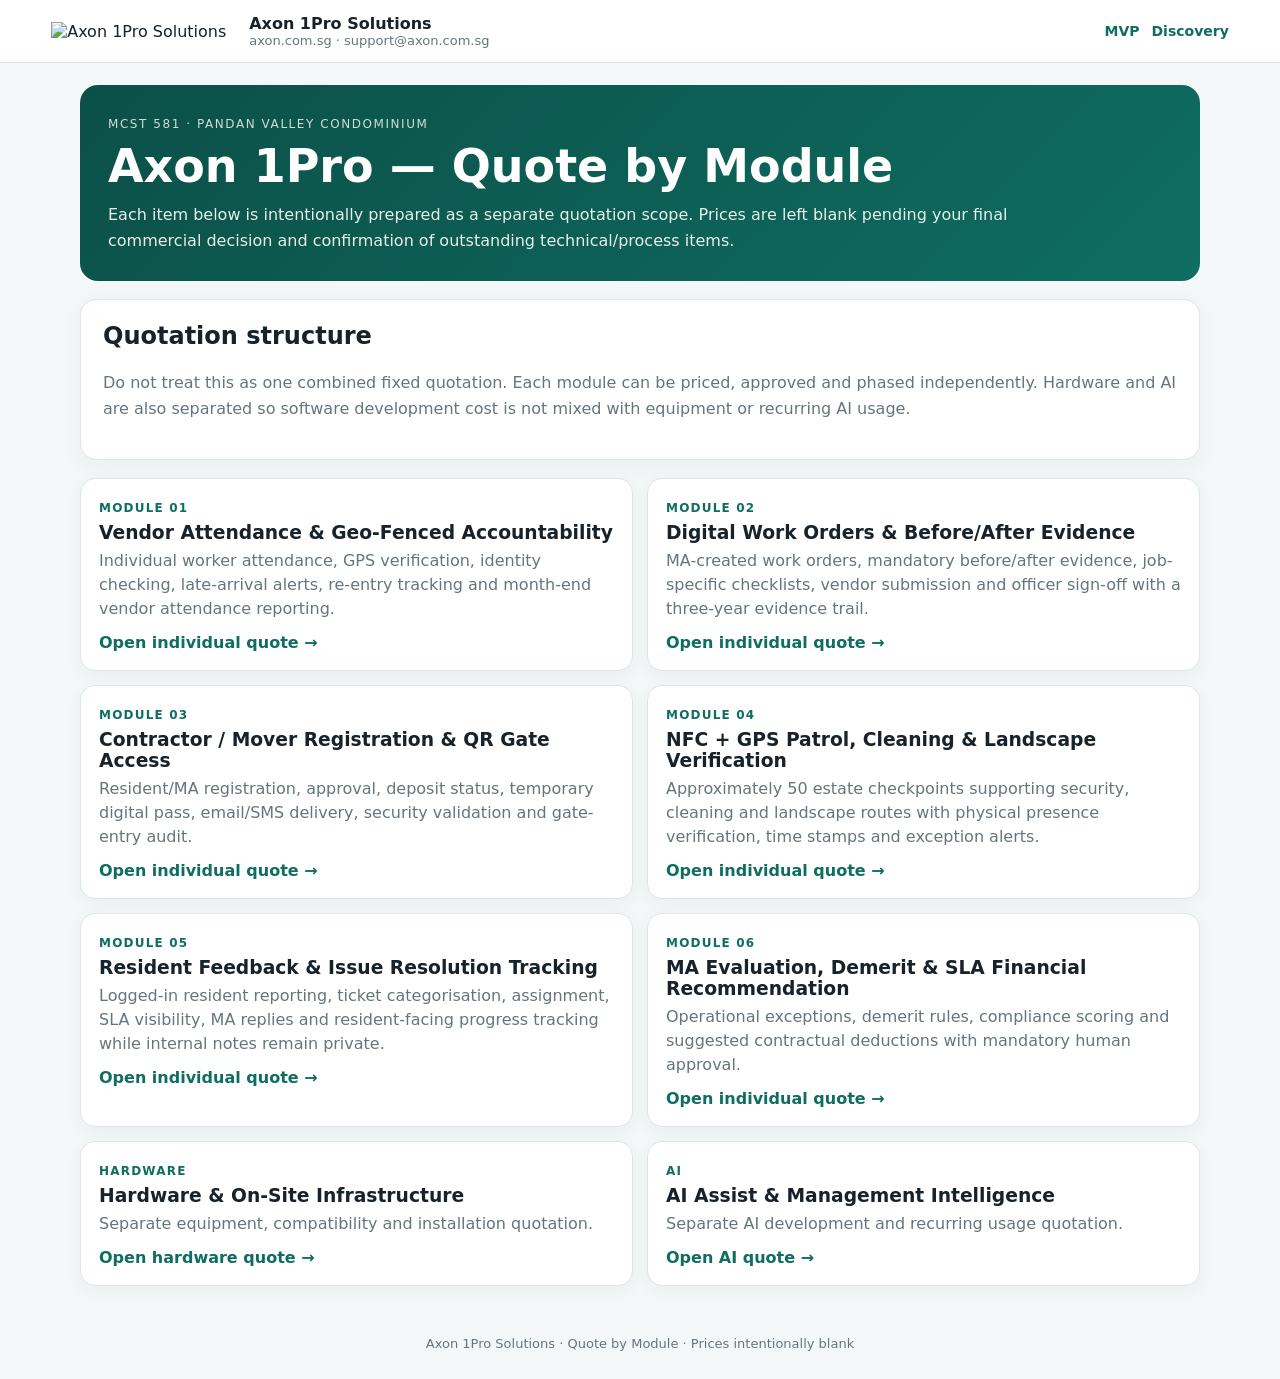
==== quotes/index.html @ f35de7d2 "Add Axon 1Pro quote-by-module index" ====
<!doctype html><html lang="en"><head><meta charset="utf-8"><meta name="viewport" content="width=device-width,initial-scale=1"><title>Axon 1Pro - Pandan Valley Module Quotations</title><link rel="stylesheet" href="quote.css"></head><body>
<header class="top"><img src="https://1prohost.com/assets/axon-1pro-logos-B9lV4mEm.png" alt="Axon 1Pro Solutions"><div class="meta"><b>Axon 1Pro Solutions</b><span>axon.com.sg · support@axon.com.sg</span></div><nav><a href="../index.html">MVP</a><a href="../discovery.html">Discovery</a></nav></header>
<main class="wrap"><section class="hero"><span class="kicker">MCST 581 · Pandan Valley Condominium</span><h1>Axon 1Pro — Quote by Module</h1><p>Each item below is intentionally prepared as a separate quotation scope. Prices are left blank pending your final commercial decision and confirmation of outstanding technical/process items.</p></section>
<section class="card"><h2>Quotation structure</h2><p class="muted">Do not treat this as one combined fixed quotation. Each module can be priced, approved and phased independently. Hardware and AI are also separated so software development cost is not mixed with equipment or recurring AI usage.</p></section>
<section class="quote-grid">
<a class="quote-card" href="module-1-vendor-attendance.html"><span class="num">MODULE 01</span><h3>Vendor Attendance & Geo-Fenced Accountability</h3><p>Individual worker attendance, GPS verification, identity checking, late-arrival alerts, re-entry tracking and month-end vendor attendance reporting.</p><span class="open">Open individual quote →</span></a><a class="quote-card" href="module-2-work-reporting.html"><span class="num">MODULE 02</span><h3>Digital Work Orders & Before/After Evidence</h3><p>MA-created work orders, mandatory before/after evidence, job-specific checklists, vendor submission and officer sign-off with a three-year evidence trail.</p><span class="open">Open individual quote →</span></a><a class="quote-card" href="module-3-contractor-access.html"><span class="num">MODULE 03</span><h3>Contractor / Mover Registration & QR Gate Access</h3><p>Resident/MA registration, approval, deposit status, temporary digital pass, email/SMS delivery, security validation and gate-entry audit.</p><span class="open">Open individual quote →</span></a><a class="quote-card" href="module-4-nfc-patrol.html"><span class="num">MODULE 04</span><h3>NFC + GPS Patrol, Cleaning & Landscape Verification</h3><p>Approximately 50 estate checkpoints supporting security, cleaning and landscape routes with physical presence verification, time stamps and exception alerts.</p><span class="open">Open individual quote →</span></a><a class="quote-card" href="module-5-resident-feedback.html"><span class="num">MODULE 05</span><h3>Resident Feedback & Issue Resolution Tracking</h3><p>Logged-in resident reporting, ticket categorisation, assignment, SLA visibility, MA replies and resident-facing progress tracking while internal notes remain private.</p><span class="open">Open individual quote →</span></a><a class="quote-card" href="module-6-sla-evaluation.html"><span class="num">MODULE 06</span><h3>MA Evaluation, Demerit & SLA Financial Recommendation</h3><p>Operational exceptions, demerit rules, compliance scoring and suggested contractual deductions with mandatory human approval.</p><span class="open">Open individual quote →</span></a>
<a class="quote-card" href="hardware.html"><span class="num">HARDWARE</span><h3>Hardware & On-Site Infrastructure</h3><p>Separate equipment, compatibility and installation quotation.</p><span class="open">Open hardware quote →</span></a>
<a class="quote-card" href="ai.html"><span class="num">AI</span><h3>AI Assist & Management Intelligence</h3><p>Separate AI development and recurring usage quotation.</p><span class="open">Open AI quote →</span></a>
</section></main><footer class="footer">Axon 1Pro Solutions · Quote by Module · Prices intentionally blank</footer></body></html>
---- quotes/quote.css ----
:root{--brand:#0f6d61;--dark:#0b5048;--ink:#17222a;--muted:#66757d;--bg:#f4f7f8;--line:#dce5e7;--gold:#d99a26;--purple:#6555a5}*{box-sizing:border-box}body{margin:0;font-family:Inter,system-ui,Segoe UI,Arial,sans-serif;background:var(--bg);color:var(--ink)}a{color:var(--brand)}.top{background:#fff;border-bottom:1px solid var(--line);padding:14px 4vw;display:flex;align-items:center;gap:18px;position:sticky;top:0;z-index:20}.top img{width:180px;max-height:64px;object-fit:contain}.top .meta{display:flex;flex-direction:column}.top .meta span{font-size:13px;color:var(--muted)}.top nav{margin-left:auto;display:flex;gap:12px}.top nav a{text-decoration:none;font-weight:700;font-size:14px}.wrap{width:min(1120px,94vw);margin:22px auto}.hero{padding:28px;border-radius:18px;background:linear-gradient(135deg,var(--dark),var(--brand));color:#fff}.hero .kicker{font-size:12px;letter-spacing:.13em;text-transform:uppercase;opacity:.8}.hero h1{margin:7px 0 9px;font-size:clamp(30px,4vw,46px)}.hero p{margin:0;max-width:900px;line-height:1.6;opacity:.9}.card{background:#fff;border:1px solid var(--line);border-radius:16px;padding:22px;margin:18px 0;box-shadow:0 6px 24px #15332d0b}.summary-grid{display:grid;grid-template-columns:2fr 1fr;gap:16px}.pricebox{background:#f8fbfb;border:2px dashed #9abdb7;border-radius:14px;padding:18px;text-align:center}.pricebox span{display:block;color:var(--muted);font-size:13px}.pricebox strong{display:block;font-size:30px;margin:10px 0;color:var(--brand)}h2{margin-top:0}h3{margin-bottom:6px}.muted{color:var(--muted);line-height:1.6}.scope{display:grid;grid-template-columns:1fr 1fr;gap:12px}.scope div{background:#f7f9fa;border-radius:12px;padding:14px}.scope b,.scope span{display:block}.scope span{margin-top:5px;color:var(--muted);font-size:13px;line-height:1.5}.diagram{overflow-x:auto}.flow{display:flex;align-items:center;justify-content:center;gap:8px;min-width:850px;padding:18px 0}.node{width:138px;min-height:88px;background:#f5faf9;border:2px solid #bad8d2;border-radius:14px;padding:12px;display:flex;flex-direction:column;justify-content:center;text-align:center}.node b{color:var(--brand)}.node small{margin-top:5px;color:var(--muted);line-height:1.35}.arrow{font-size:28px;color:#83aaa3}.note{padding:14px;border-radius:11px;background:#fff7e7;border-left:4px solid var(--gold);line-height:1.55}.ai{padding:14px;border-radius:11px;background:#f3f0ff;border-left:4px solid var(--purple);line-height:1.55}.twocol{display:grid;grid-template-columns:1fr 1fr;gap:16px}.list{margin:0;padding-left:20px;line-height:1.7;color:#42525a}.assumptions{font-size:13px;color:var(--muted);line-height:1.6}.footer{text-align:center;padding:28px;color:var(--muted);font-size:13px}.quote-grid{display:grid;grid-template-columns:repeat(2,1fr);gap:14px}.quote-card{background:#fff;border:1px solid var(--line);border-radius:15px;padding:18px;text-decoration:none;color:var(--ink);box-shadow:0 5px 18px #15332d0b}.quote-card:hover{border-color:#9cc6be;transform:translateY(-1px)}.quote-card .num{font-size:12px;color:var(--brand);font-weight:900;letter-spacing:.1em}.quote-card h3{margin:6px 0}.quote-card p{margin:0;color:var(--muted);line-height:1.5}.quote-card .open{display:inline-block;margin-top:12px;font-weight:800;color:var(--brand)}.status{display:inline-block;border-radius:999px;padding:6px 9px;font-size:12px;background:#e8f4f1;color:var(--brand)}@media(max-width:800px){.summary-grid,.scope,.twocol,.quote-grid{grid-template-columns:1fr}.top .meta{display:none}.top img{width:140px}.top nav{gap:8px}.top nav a{font-size:12px}}@media print{body{background:#fff}.top nav{display:none}.top{position:static}.card{box-shadow:none}.hero{border-radius:0}.pricebox{break-inside:avoid}}
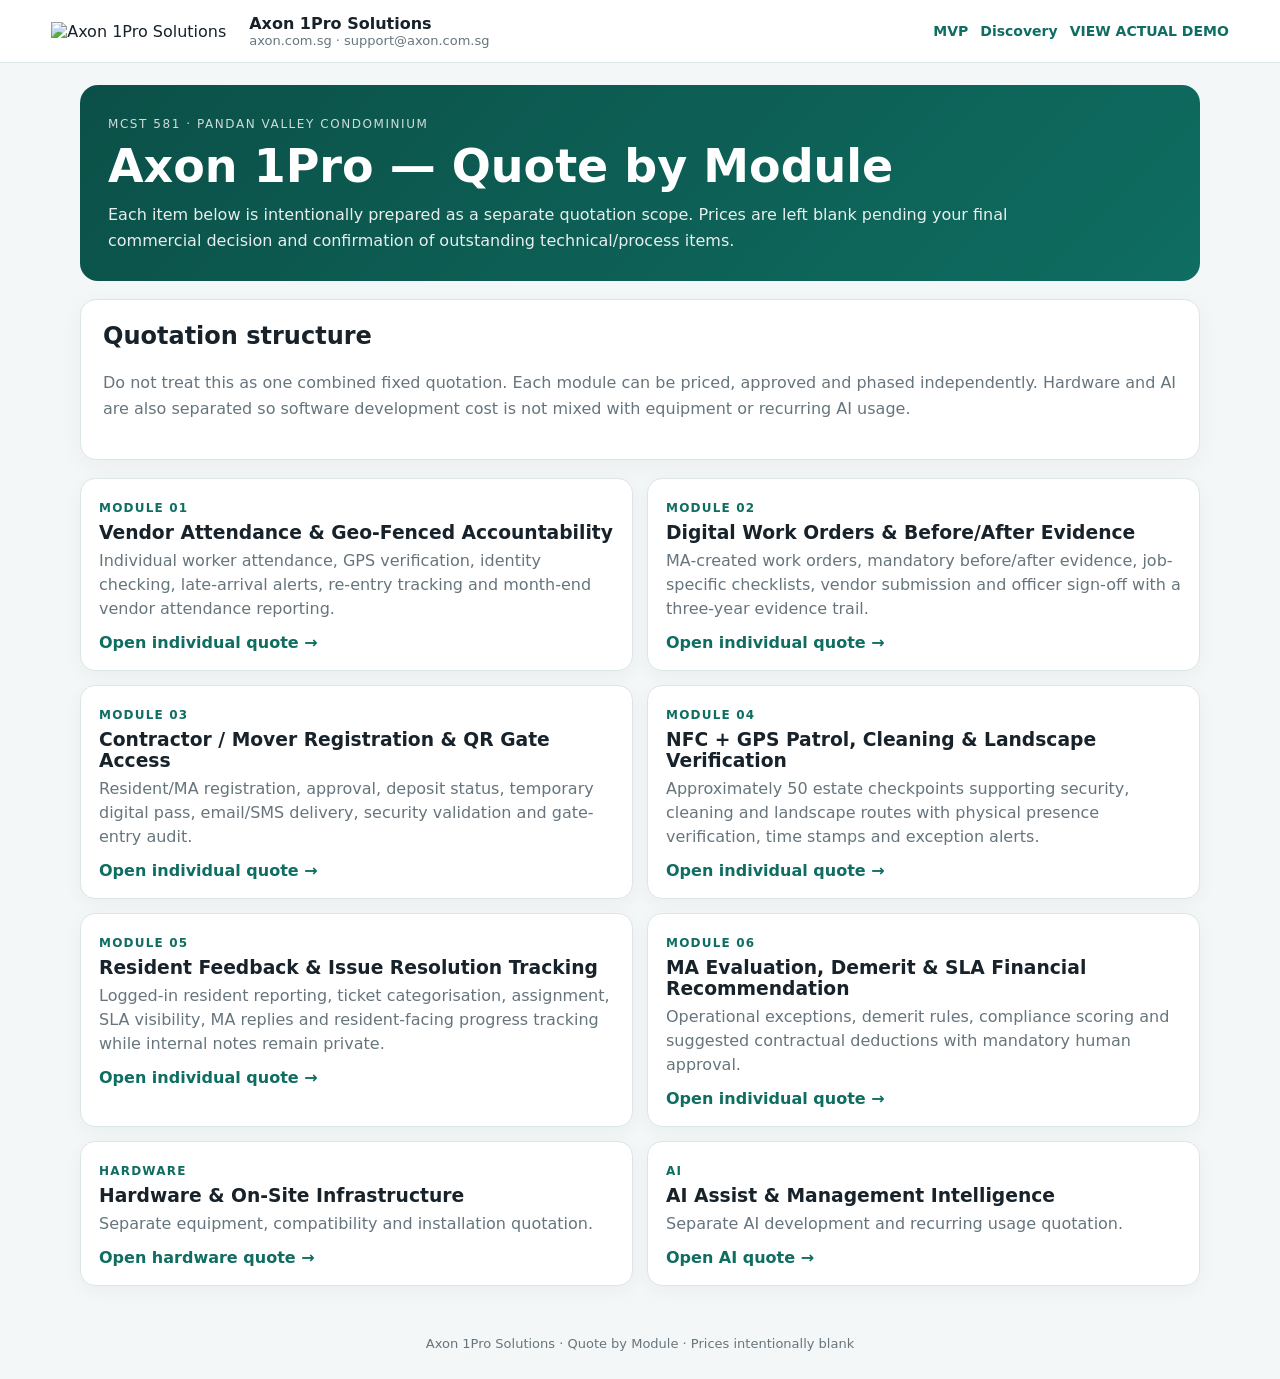
==== commit 30af220e: "Link module quotations to live SEMS demo" ====
--- a/quotes/index.html
+++ b/quotes/index.html
@@ -1,5 +1,5 @@
 <!doctype html><html lang="en"><head><meta charset="utf-8"><meta name="viewport" content="width=device-width,initial-scale=1"><title>Axon 1Pro - Pandan Valley Module Quotations</title><link rel="stylesheet" href="quote.css"></head><body>
-<header class="top"><img src="https://1prohost.com/assets/axon-1pro-logos-B9lV4mEm.png" alt="Axon 1Pro Solutions"><div class="meta"><b>Axon 1Pro Solutions</b><span>axon.com.sg · support@axon.com.sg</span></div><nav><a href="../index.html">MVP</a><a href="../discovery.html">Discovery</a></nav></header>
+<header class="top"><img src="https://1prohost.com/assets/axon-1pro-logos-B9lV4mEm.png" alt="Axon 1Pro Solutions"><div class="meta"><b>Axon 1Pro Solutions</b><span>axon.com.sg · support@axon.com.sg</span></div><nav><a href="../index.html">MVP</a><a href="../discovery.html">Discovery</a><a href="http://sems.axon.com.sg/" target="_blank" rel="noopener">VIEW ACTUAL DEMO</a></nav></header>
 <main class="wrap"><section class="hero"><span class="kicker">MCST 581 · Pandan Valley Condominium</span><h1>Axon 1Pro — Quote by Module</h1><p>Each item below is intentionally prepared as a separate quotation scope. Prices are left blank pending your final commercial decision and confirmation of outstanding technical/process items.</p></section>
 <section class="card"><h2>Quotation structure</h2><p class="muted">Do not treat this as one combined fixed quotation. Each module can be priced, approved and phased independently. Hardware and AI are also separated so software development cost is not mixed with equipment or recurring AI usage.</p></section>
 <section class="quote-grid">
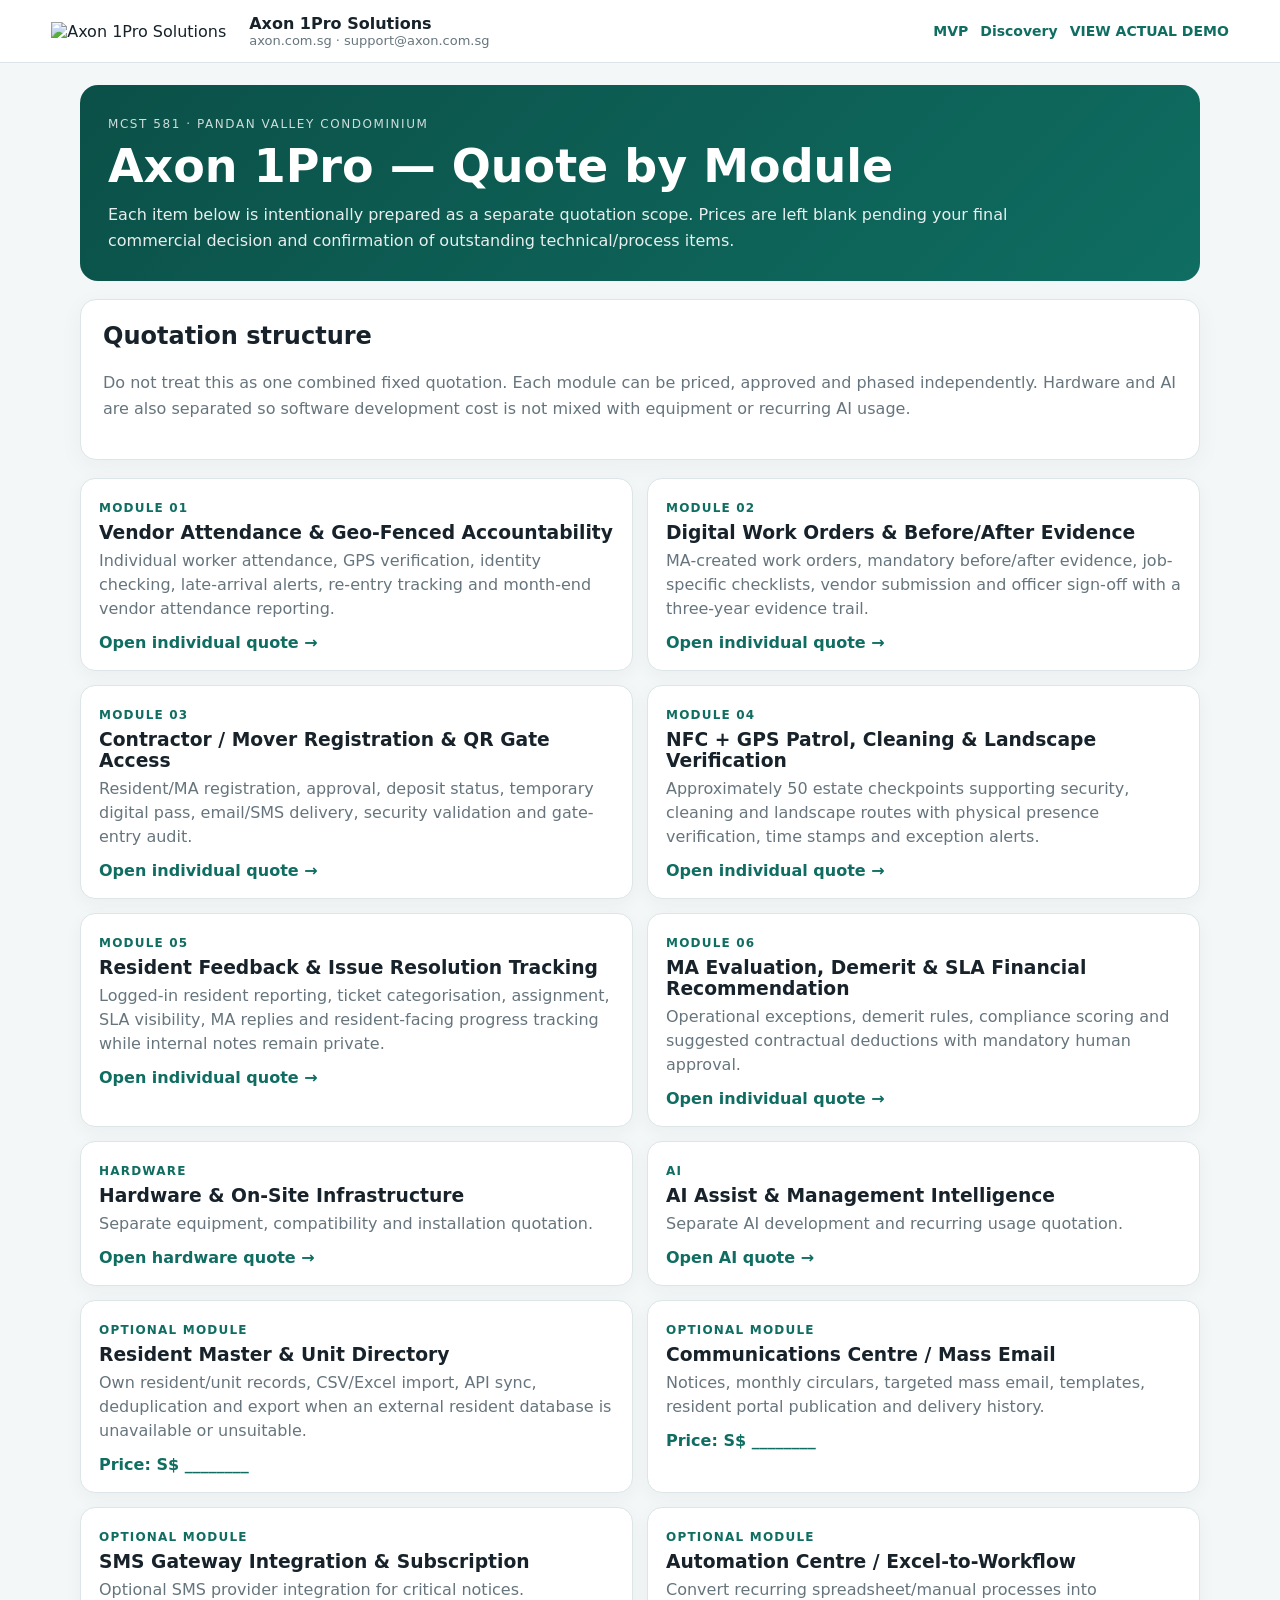
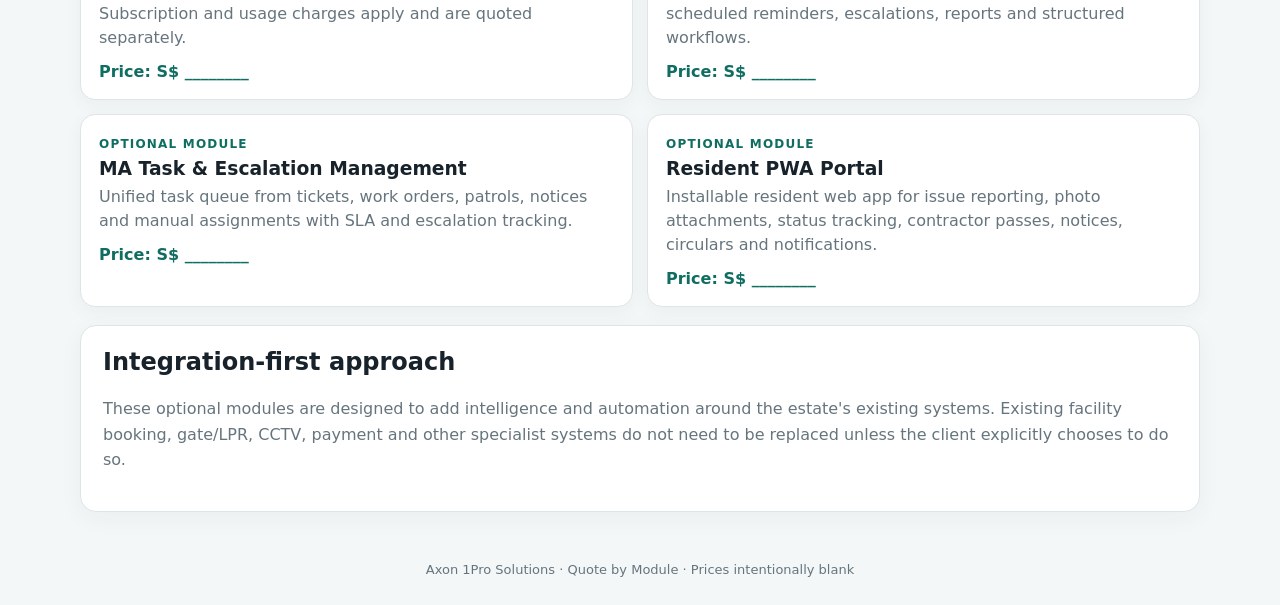
==== commit b54bf43a: "Add optional Resident, Communications, SMS, Automation, Tasks and PWA quote modules" ====
--- a/quotes/index.html
+++ b/quotes/index.html
@@ -6,4 +6,11 @@
 <a class="quote-card" href="module-1-vendor-attendance.html"><span class="num">MODULE 01</span><h3>Vendor Attendance & Geo-Fenced Accountability</h3><p>Individual worker attendance, GPS verification, identity checking, late-arrival alerts, re-entry tracking and month-end vendor attendance reporting.</p><span class="open">Open individual quote →</span></a><a class="quote-card" href="module-2-work-reporting.html"><span class="num">MODULE 02</span><h3>Digital Work Orders & Before/After Evidence</h3><p>MA-created work orders, mandatory before/after evidence, job-specific checklists, vendor submission and officer sign-off with a three-year evidence trail.</p><span class="open">Open individual quote →</span></a><a class="quote-card" href="module-3-contractor-access.html"><span class="num">MODULE 03</span><h3>Contractor / Mover Registration & QR Gate Access</h3><p>Resident/MA registration, approval, deposit status, temporary digital pass, email/SMS delivery, security validation and gate-entry audit.</p><span class="open">Open individual quote →</span></a><a class="quote-card" href="module-4-nfc-patrol.html"><span class="num">MODULE 04</span><h3>NFC + GPS Patrol, Cleaning & Landscape Verification</h3><p>Approximately 50 estate checkpoints supporting security, cleaning and landscape routes with physical presence verification, time stamps and exception alerts.</p><span class="open">Open individual quote →</span></a><a class="quote-card" href="module-5-resident-feedback.html"><span class="num">MODULE 05</span><h3>Resident Feedback & Issue Resolution Tracking</h3><p>Logged-in resident reporting, ticket categorisation, assignment, SLA visibility, MA replies and resident-facing progress tracking while internal notes remain private.</p><span class="open">Open individual quote →</span></a><a class="quote-card" href="module-6-sla-evaluation.html"><span class="num">MODULE 06</span><h3>MA Evaluation, Demerit & SLA Financial Recommendation</h3><p>Operational exceptions, demerit rules, compliance scoring and suggested contractual deductions with mandatory human approval.</p><span class="open">Open individual quote →</span></a>
 <a class="quote-card" href="hardware.html"><span class="num">HARDWARE</span><h3>Hardware & On-Site Infrastructure</h3><p>Separate equipment, compatibility and installation quotation.</p><span class="open">Open hardware quote →</span></a>
 <a class="quote-card" href="ai.html"><span class="num">AI</span><h3>AI Assist & Management Intelligence</h3><p>Separate AI development and recurring usage quotation.</p><span class="open">Open AI quote →</span></a>
-</section></main><footer class="footer">Axon 1Pro Solutions · Quote by Module · Prices intentionally blank</footer></body></html>+<a class="quote-card" href="#"><span class="num">OPTIONAL MODULE</span><h3>Resident Master & Unit Directory</h3><p>Own resident/unit records, CSV/Excel import, API sync, deduplication and export when an external resident database is unavailable or unsuitable.</p><span class="open">Price: S$ ________</span></a>
+<a class="quote-card" href="#"><span class="num">OPTIONAL MODULE</span><h3>Communications Centre / Mass Email</h3><p>Notices, monthly circulars, targeted mass email, templates, resident portal publication and delivery history.</p><span class="open">Price: S$ ________</span></a>
+<a class="quote-card" href="#"><span class="num">OPTIONAL MODULE</span><h3>SMS Gateway Integration & Subscription</h3><p>Optional SMS provider integration for critical notices. Subscription and usage charges apply and are quoted separately.</p><span class="open">Price: S$ ________</span></a>
+<a class="quote-card" href="#"><span class="num">OPTIONAL MODULE</span><h3>Automation Centre / Excel-to-Workflow</h3><p>Convert recurring spreadsheet/manual processes into scheduled reminders, escalations, reports and structured workflows.</p><span class="open">Price: S$ ________</span></a>
+<a class="quote-card" href="#"><span class="num">OPTIONAL MODULE</span><h3>MA Task & Escalation Management</h3><p>Unified task queue from tickets, work orders, patrols, notices and manual assignments with SLA and escalation tracking.</p><span class="open">Price: S$ ________</span></a>
+<a class="quote-card" href="#"><span class="num">OPTIONAL MODULE</span><h3>Resident PWA Portal</h3><p>Installable resident web app for issue reporting, photo attachments, status tracking, contractor passes, notices, circulars and notifications.</p><span class="open">Price: S$ ________</span></a>
+</section>
+<section class="card"><h2>Integration-first approach</h2><p class="muted">These optional modules are designed to add intelligence and automation around the estate's existing systems. Existing facility booking, gate/LPR, CCTV, payment and other specialist systems do not need to be replaced unless the client explicitly chooses to do so.</p></section></main><footer class="footer">Axon 1Pro Solutions · Quote by Module · Prices intentionally blank</footer></body></html>
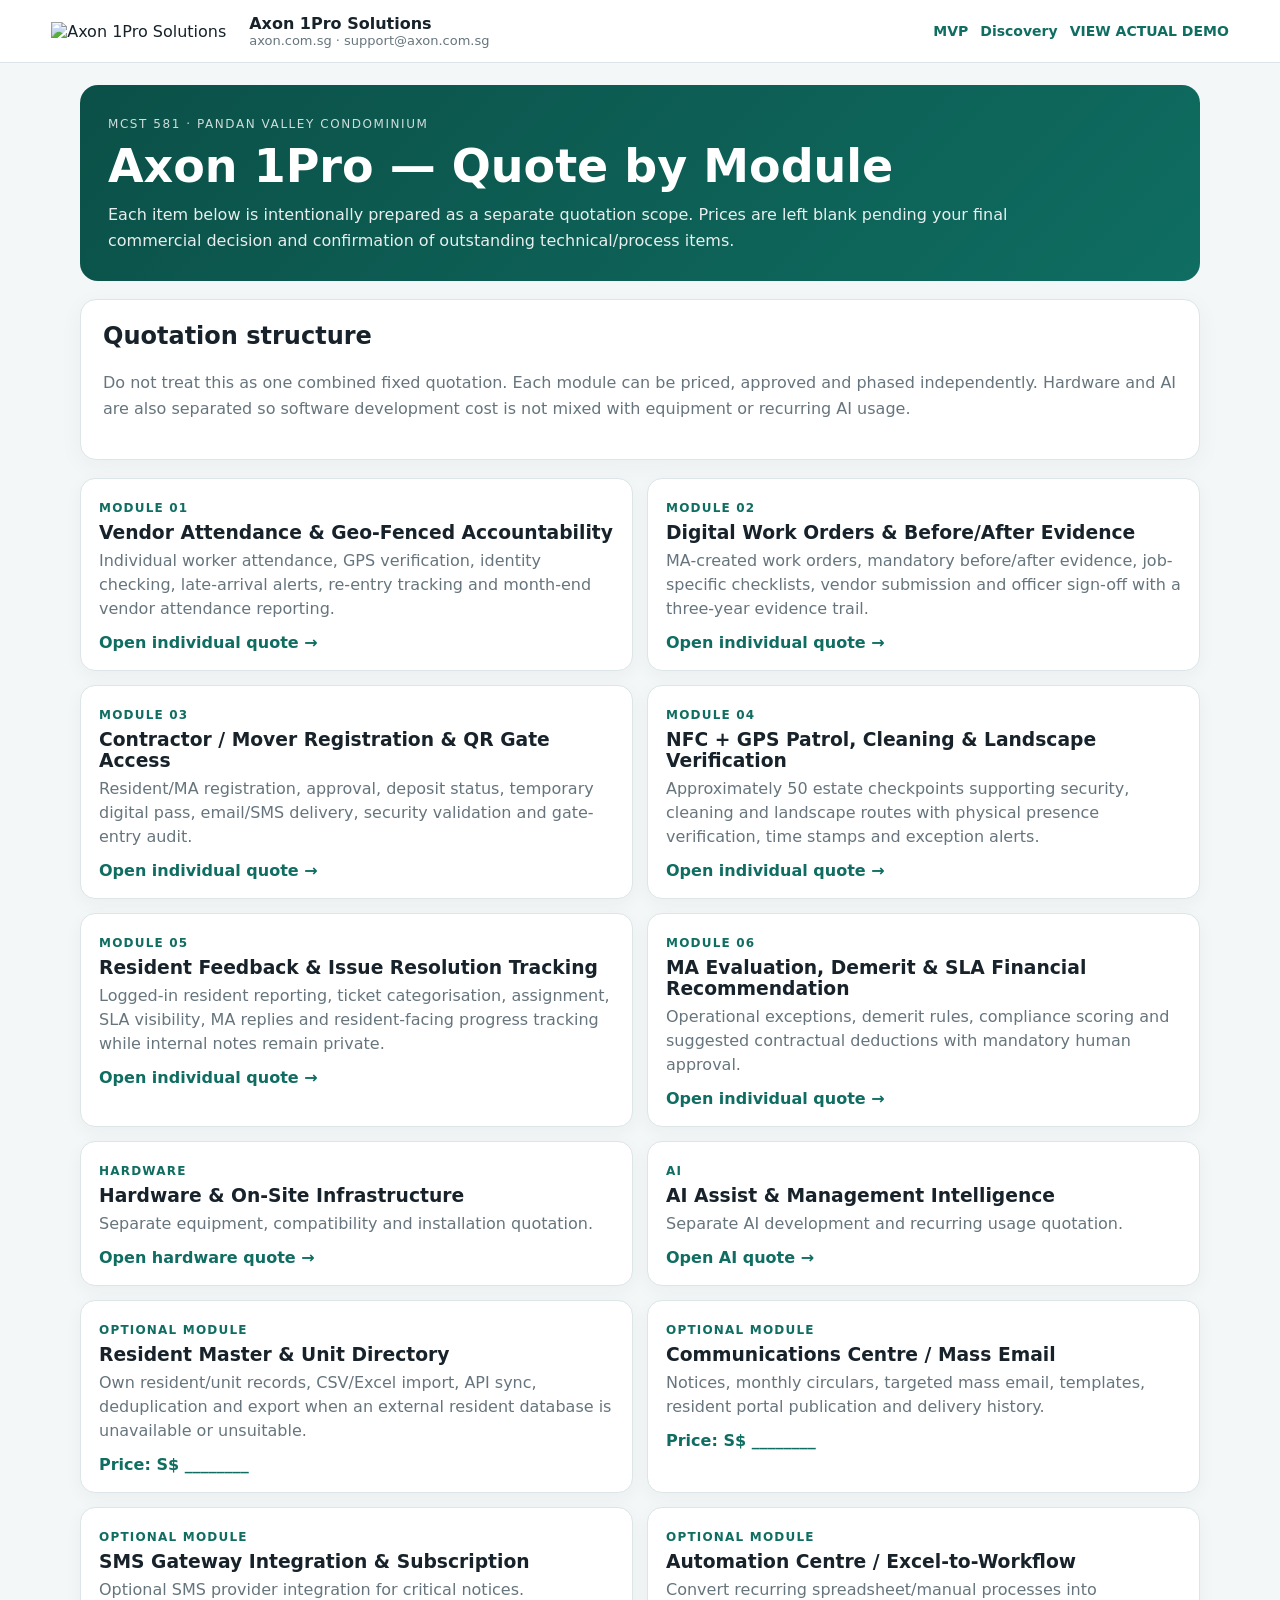
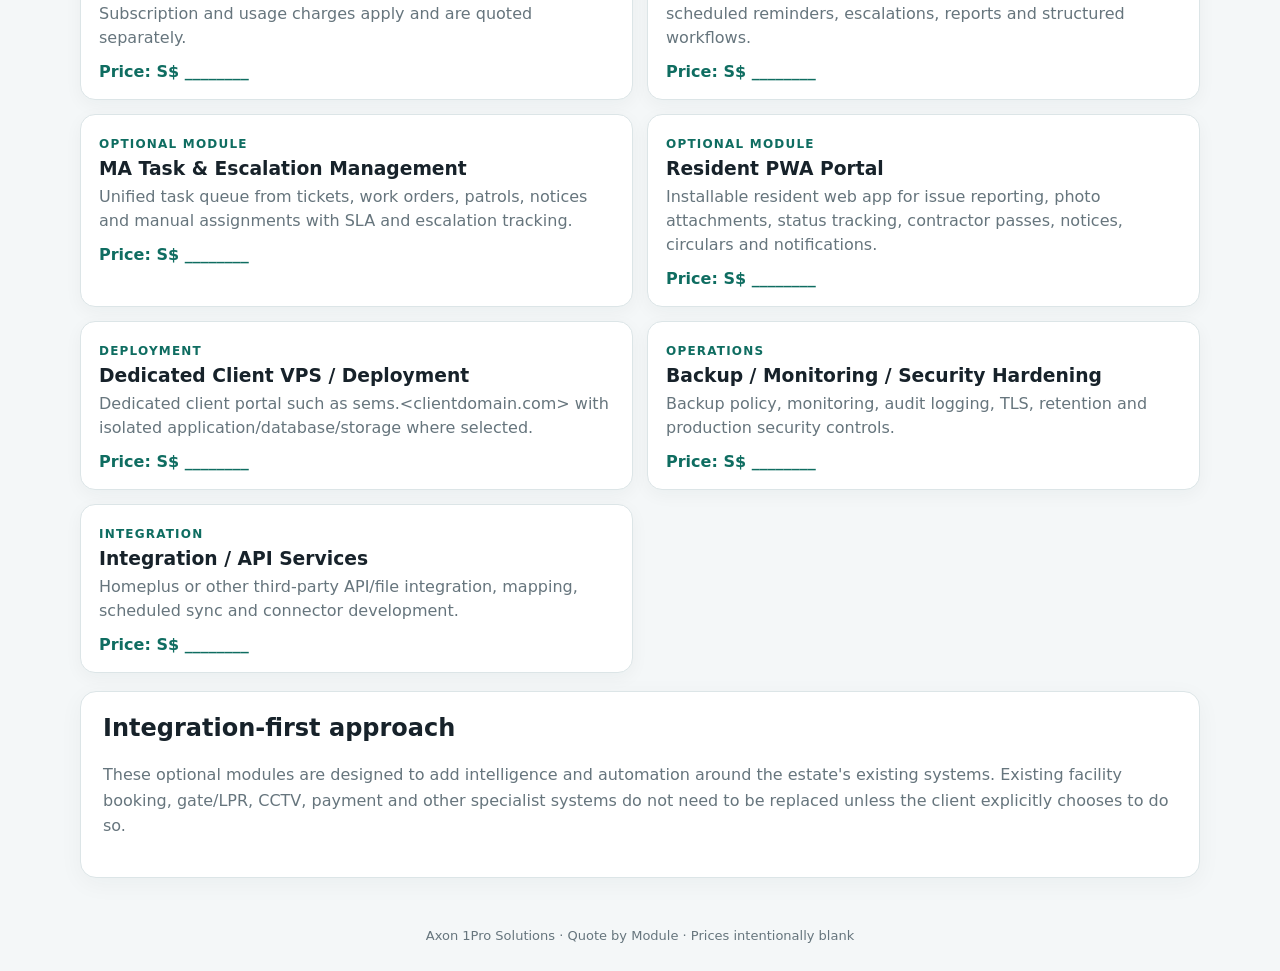
==== commit f7e57651: "Add dedicated VPS, monitoring and integration service quote modules" ====
--- a/quotes/index.html
+++ b/quotes/index.html
@@ -12,5 +12,8 @@
 <a class="quote-card" href="#"><span class="num">OPTIONAL MODULE</span><h3>Automation Centre / Excel-to-Workflow</h3><p>Convert recurring spreadsheet/manual processes into scheduled reminders, escalations, reports and structured workflows.</p><span class="open">Price: S$ ________</span></a>
 <a class="quote-card" href="#"><span class="num">OPTIONAL MODULE</span><h3>MA Task & Escalation Management</h3><p>Unified task queue from tickets, work orders, patrols, notices and manual assignments with SLA and escalation tracking.</p><span class="open">Price: S$ ________</span></a>
 <a class="quote-card" href="#"><span class="num">OPTIONAL MODULE</span><h3>Resident PWA Portal</h3><p>Installable resident web app for issue reporting, photo attachments, status tracking, contractor passes, notices, circulars and notifications.</p><span class="open">Price: S$ ________</span></a>
+<a class="quote-card" href="#"><span class="num">DEPLOYMENT</span><h3>Dedicated Client VPS / Deployment</h3><p>Dedicated client portal such as sems.&lt;clientdomain.com&gt; with isolated application/database/storage where selected.</p><span class="open">Price: S$ ________</span></a>
+<a class="quote-card" href="#"><span class="num">OPERATIONS</span><h3>Backup / Monitoring / Security Hardening</h3><p>Backup policy, monitoring, audit logging, TLS, retention and production security controls.</p><span class="open">Price: S$ ________</span></a>
+<a class="quote-card" href="#"><span class="num">INTEGRATION</span><h3>Integration / API Services</h3><p>Homeplus or other third-party API/file integration, mapping, scheduled sync and connector development.</p><span class="open">Price: S$ ________</span></a>
 </section>
 <section class="card"><h2>Integration-first approach</h2><p class="muted">These optional modules are designed to add intelligence and automation around the estate's existing systems. Existing facility booking, gate/LPR, CCTV, payment and other specialist systems do not need to be replaced unless the client explicitly chooses to do so.</p></section></main><footer class="footer">Axon 1Pro Solutions · Quote by Module · Prices intentionally blank</footer></body></html>
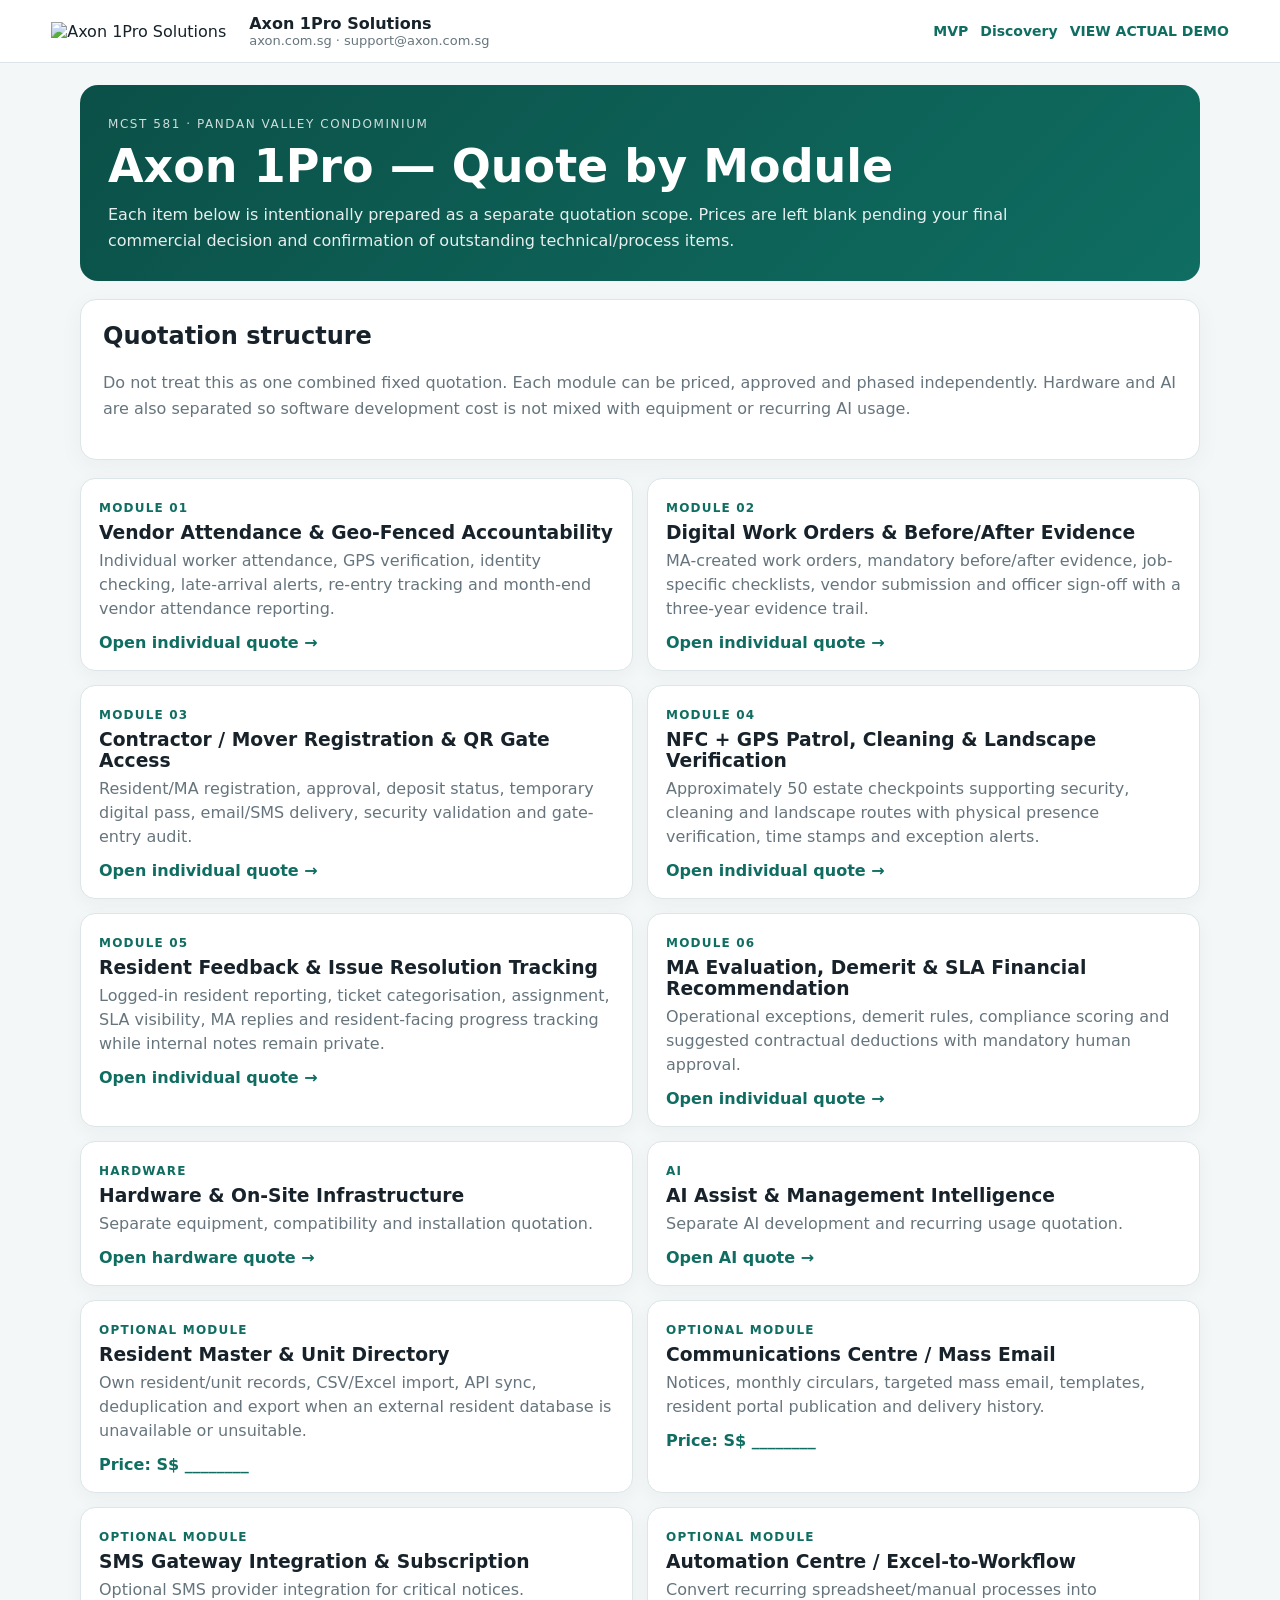
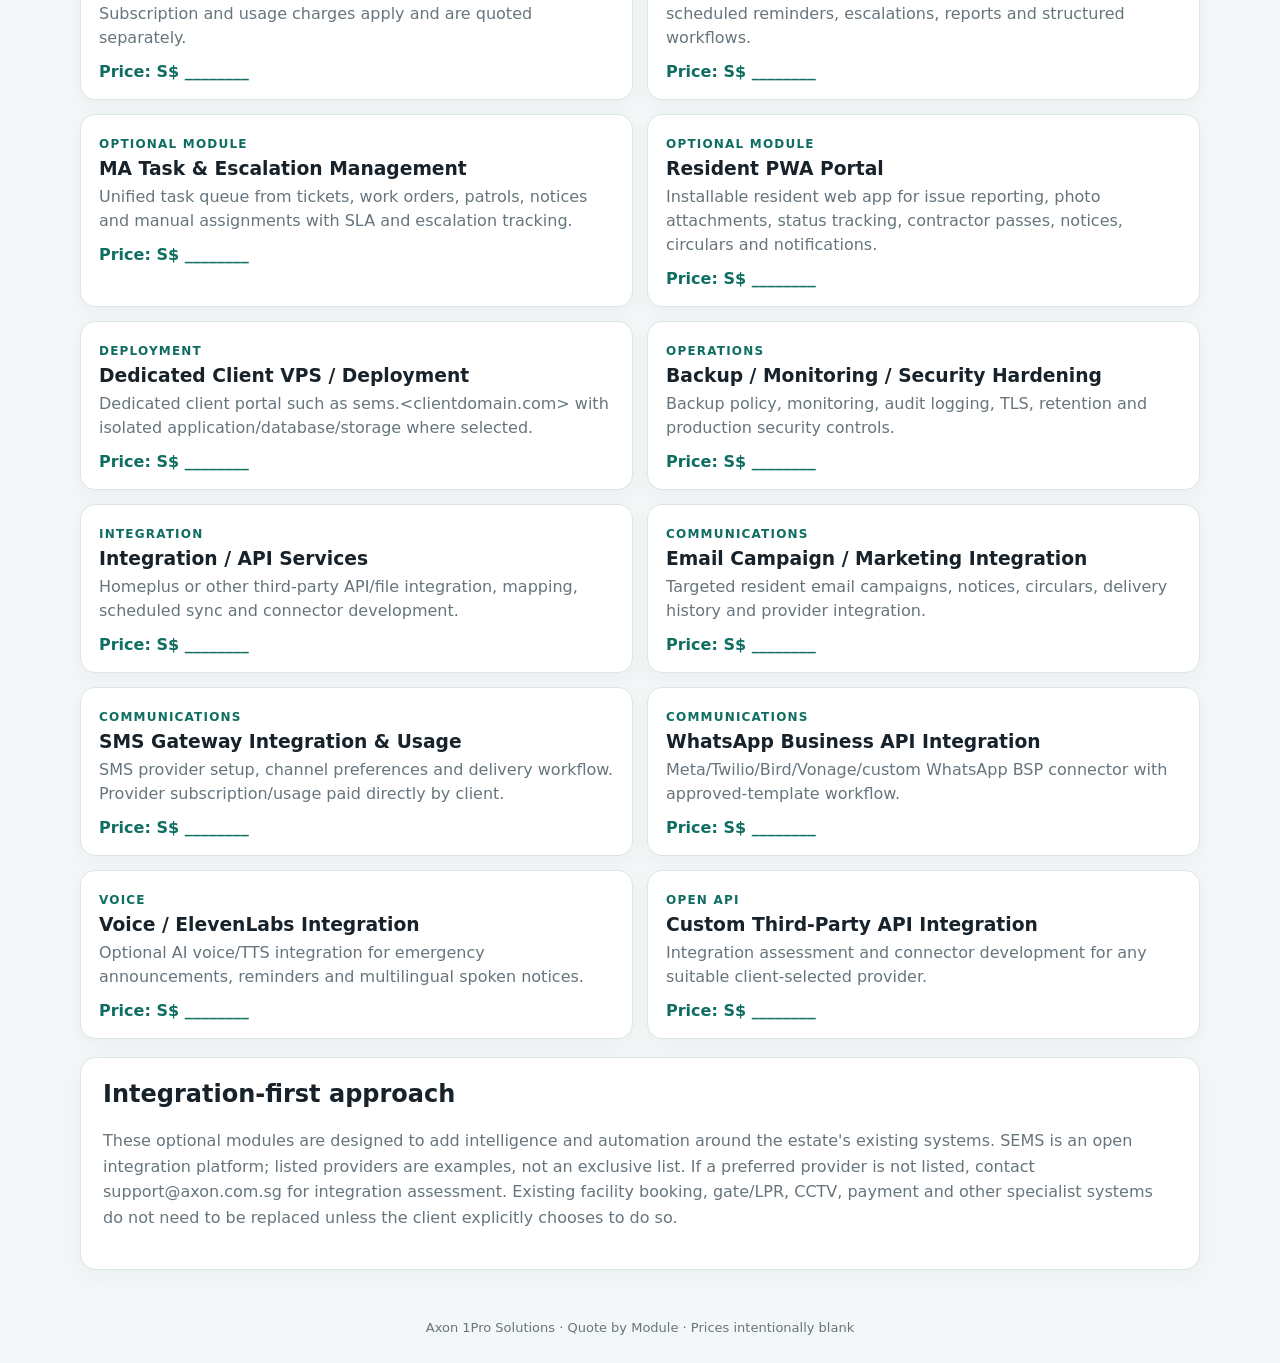
==== commit f0fce81e: "Add communication and open API integration quote modules" ====
--- a/quotes/index.html
+++ b/quotes/index.html
@@ -15,5 +15,10 @@
 <a class="quote-card" href="#"><span class="num">DEPLOYMENT</span><h3>Dedicated Client VPS / Deployment</h3><p>Dedicated client portal such as sems.&lt;clientdomain.com&gt; with isolated application/database/storage where selected.</p><span class="open">Price: S$ ________</span></a>
 <a class="quote-card" href="#"><span class="num">OPERATIONS</span><h3>Backup / Monitoring / Security Hardening</h3><p>Backup policy, monitoring, audit logging, TLS, retention and production security controls.</p><span class="open">Price: S$ ________</span></a>
 <a class="quote-card" href="#"><span class="num">INTEGRATION</span><h3>Integration / API Services</h3><p>Homeplus or other third-party API/file integration, mapping, scheduled sync and connector development.</p><span class="open">Price: S$ ________</span></a>
+<a class="quote-card" href="#"><span class="num">COMMUNICATIONS</span><h3>Email Campaign / Marketing Integration</h3><p>Targeted resident email campaigns, notices, circulars, delivery history and provider integration.</p><span class="open">Price: S$ ________</span></a>
+<a class="quote-card" href="#"><span class="num">COMMUNICATIONS</span><h3>SMS Gateway Integration & Usage</h3><p>SMS provider setup, channel preferences and delivery workflow. Provider subscription/usage paid directly by client.</p><span class="open">Price: S$ ________</span></a>
+<a class="quote-card" href="#"><span class="num">COMMUNICATIONS</span><h3>WhatsApp Business API Integration</h3><p>Meta/Twilio/Bird/Vonage/custom WhatsApp BSP connector with approved-template workflow.</p><span class="open">Price: S$ ________</span></a>
+<a class="quote-card" href="#"><span class="num">VOICE</span><h3>Voice / ElevenLabs Integration</h3><p>Optional AI voice/TTS integration for emergency announcements, reminders and multilingual spoken notices.</p><span class="open">Price: S$ ________</span></a>
+<a class="quote-card" href="#"><span class="num">OPEN API</span><h3>Custom Third-Party API Integration</h3><p>Integration assessment and connector development for any suitable client-selected provider.</p><span class="open">Price: S$ ________</span></a>
 </section>
-<section class="card"><h2>Integration-first approach</h2><p class="muted">These optional modules are designed to add intelligence and automation around the estate's existing systems. Existing facility booking, gate/LPR, CCTV, payment and other specialist systems do not need to be replaced unless the client explicitly chooses to do so.</p></section></main><footer class="footer">Axon 1Pro Solutions · Quote by Module · Prices intentionally blank</footer></body></html>+<section class="card"><h2>Integration-first approach</h2><p class="muted">These optional modules are designed to add intelligence and automation around the estate's existing systems. SEMS is an open integration platform; listed providers are examples, not an exclusive list. If a preferred provider is not listed, contact support@axon.com.sg for integration assessment. Existing facility booking, gate/LPR, CCTV, payment and other specialist systems do not need to be replaced unless the client explicitly chooses to do so.</p></section></main><footer class="footer">Axon 1Pro Solutions · Quote by Module · Prices intentionally blank</footer></body></html>
